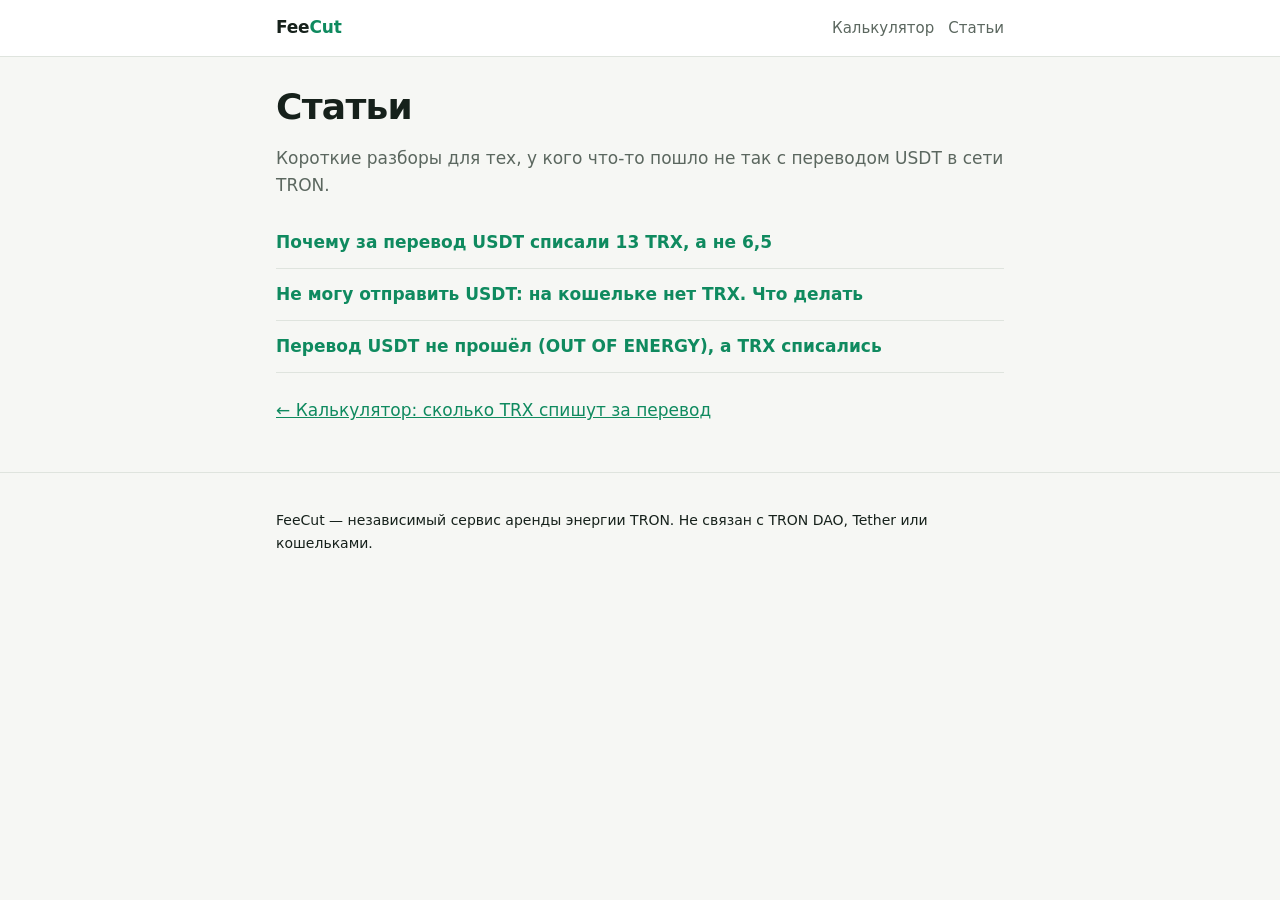
==== guides/index.html @ 8e70d047 "FeeCut site: calculator + 3 Russian guides" ====
<!doctype html>
<html lang="ru">
<head>
<meta charset="utf-8">
<meta name="viewport" content="width=device-width,initial-scale=1">
<title>Статьи: комиссия USDT TRC20 и энергия TRON — FeeCut</title>
<meta name="description" content="Что делать, если за перевод USDT списали 13 TRX, нет TRX на комиссию или транзакция не прошла с ошибкой OUT_OF_ENERGY.">
<link rel="canonical" href="https://feecut.github.io/guides/">
<link rel="icon" href="data:image/svg+xml,%3Csvg xmlns='http://www.w3.org/2000/svg' viewBox='0 0 32 32'%3E%3Crect width='32' height='32' rx='8' fill='%230f8a5f'/%3E%3Cpath d='M18 4 8 18h7l-2 10 10-14h-7z' fill='white'/%3E%3C/svg%3E">
<link rel="stylesheet" href="../style.css">
</head>
<body>
<header class="top"><div class="wrap">
  <a class="logo" href="../">Fee<span>Cut</span></a>
  <nav class="top"><a href="../">Калькулятор</a><a href="./">Статьи</a></nav>
</div></header>
<main class="wrap">
<h1>Статьи</h1>
<p class="muted">Короткие разборы для тех, у кого что-то пошло не так с переводом USDT в сети TRON.</p>
<div class="guides">
  <a href="spisali-13-trx/">Почему за перевод USDT списали 13 TRX, а не 6,5</a>
  <a href="net-trx-ne-mogu-otpravit-usdt/">Не могу отправить USDT: на кошельке нет TRX. Что делать</a>
  <a href="out-of-energy/">Перевод USDT не прошёл (OUT OF ENERGY), а TRX списались</a>
</div>
<p style="margin-top:24px"><a href="../">← Калькулятор: сколько TRX спишут за перевод</a></p>
</main>
<footer><div class="wrap">
  <p>FeeCut — независимый сервис аренды энергии TRON. Не связан с TRON DAO, Tether или кошельками.</p>
</div></footer>
</body>
</html>
---- style.css ----
:root{
  --bg:#f6f7f4;--card:#ffffff;--ink:#16211b;--muted:#5b675f;--line:#dfe4de;
  --accent:#0f8a5f;--accent-ink:#ffffff;--warn:#b5482a;--soft:#e9f4ee;--bar-burn:#d9643f;--bar-mkt:#9aa59d;--bar-us:#0f8a5f;
  --r:14px;--maxw:760px;
}
@media (prefers-color-scheme:dark){
  :root:not([data-theme="light"]){
    --bg:#0f1512;--card:#17201b;--ink:#e6ece8;--muted:#9aa8a0;--line:#26332c;
    --accent:#2fbf86;--accent-ink:#06130d;--warn:#ff8a65;--soft:#1b2c23;--bar-burn:#e07a55;--bar-mkt:#6c7a72;--bar-us:#2fbf86;
  }
}
:root[data-theme="dark"]{
  --bg:#0f1512;--card:#17201b;--ink:#e6ece8;--muted:#9aa8a0;--line:#26332c;
  --accent:#2fbf86;--accent-ink:#06130d;--warn:#ff8a65;--soft:#1b2c23;--bar-burn:#e07a55;--bar-mkt:#6c7a72;--bar-us:#2fbf86;
}
*{box-sizing:border-box}
html{-webkit-text-size-adjust:100%}
body{margin:0;background:var(--bg);color:var(--ink);font:17px/1.6 system-ui,-apple-system,"Segoe UI",Roboto,Arial,sans-serif}
a{color:var(--accent)}
.wrap{max-width:var(--maxw);margin:0 auto;padding:0 16px}
header.top{border-bottom:1px solid var(--line);background:var(--card)}
header.top .wrap{display:flex;align-items:center;justify-content:space-between;gap:12px;min-height:56px}
.logo{font-weight:800;text-decoration:none;color:var(--ink);letter-spacing:-.01em}
.logo span{color:var(--accent)}
nav.top a{margin-left:14px;font-size:15px;color:var(--muted);text-decoration:none}
nav.top a:hover{color:var(--ink)}
h1{font-size:clamp(26px,5vw,36px);line-height:1.2;margin:28px 0 12px;letter-spacing:-.02em}
h2{font-size:23px;line-height:1.3;margin:36px 0 10px}
h3{font-size:19px;margin:24px 0 8px}
p,li{color:var(--ink)}
.muted{color:var(--muted)}
.small{font-size:14px}
.answer{background:var(--soft);border-left:4px solid var(--accent);border-radius:var(--r);padding:14px 16px;margin:16px 0 8px}
.answer p{margin:0}
.card{background:var(--card);border:1px solid var(--line);border-radius:var(--r);padding:18px;margin:18px 0}
label{display:block;font-weight:600;margin:14px 0 6px}
input[type=text],input[type=number],select{width:100%;font:inherit;padding:11px 12px;border:1px solid var(--line);border-radius:10px;background:var(--bg);color:var(--ink)}
.row{display:flex;gap:10px;flex-wrap:wrap}
.row>*{flex:1 1 160px}
.seg{display:flex;flex-wrap:wrap;gap:8px}
.seg label{font-weight:500;margin:0;display:flex;align-items:center;gap:8px;border:1px solid var(--line);border-radius:10px;padding:10px 12px;cursor:pointer;flex:1 1 220px}
.seg input{accent-color:var(--accent)}
button,.btn{font:inherit;font-weight:700;border:0;border-radius:10px;padding:12px 16px;cursor:pointer;text-decoration:none;display:inline-block;text-align:center}
.btn-ghost{background:transparent;border:1px solid var(--line);color:var(--ink)}
.btn-main{background:var(--accent);color:var(--accent-ink);width:100%;font-size:18px;padding:15px 16px}
.addr-row{display:flex;gap:8px}
.addr-row input{flex:1}
#addrMsg{margin:8px 0 0;font-size:15px}
.res-line{margin:14px 0}
.res-head{display:flex;justify-content:space-between;gap:10px;flex-wrap:wrap;font-weight:600}
.res-head b{font-variant-numeric:tabular-nums}
.bar{height:12px;border-radius:6px;background:var(--line);overflow:hidden;margin-top:6px}
.bar i{display:block;height:100%;border-radius:6px}
.res-sub{font-size:14px;color:var(--muted)}
.save{font-size:20px;font-weight:800;margin:16px 0 12px}
.save b{color:var(--accent)}
.cta-note{font-size:14px;color:var(--muted);text-align:center;margin:8px 0 0}
table{width:100%;border-collapse:collapse;margin:12px 0;font-size:16px}
th,td{border-bottom:1px solid var(--line);padding:9px 6px;text-align:left;vertical-align:top}
th{color:var(--muted);font-weight:600}
.cta{background:var(--card);border:2px solid var(--accent);border-radius:var(--r);padding:18px;margin:26px 0}
.cta h3{margin-top:0}
.faq details{border-bottom:1px solid var(--line);padding:10px 0}
.faq summary{cursor:pointer;font-weight:600}
.crumbs{font-size:14px;color:var(--muted);margin-top:18px}
.crumbs a{color:var(--muted)}
.guides a{display:block;padding:12px 0;border-bottom:1px solid var(--line);text-decoration:none;font-weight:600}
footer{border-top:1px solid var(--line);margin-top:48px;padding:22px 0 40px;font-size:14px;color:var(--muted)}
code{background:var(--soft);padding:1px 5px;border-radius:5px;font-size:.92em;word-break:break-all}
@media (max-width:480px){nav.top a{margin-left:10px;font-size:14px}body{font-size:16px}}
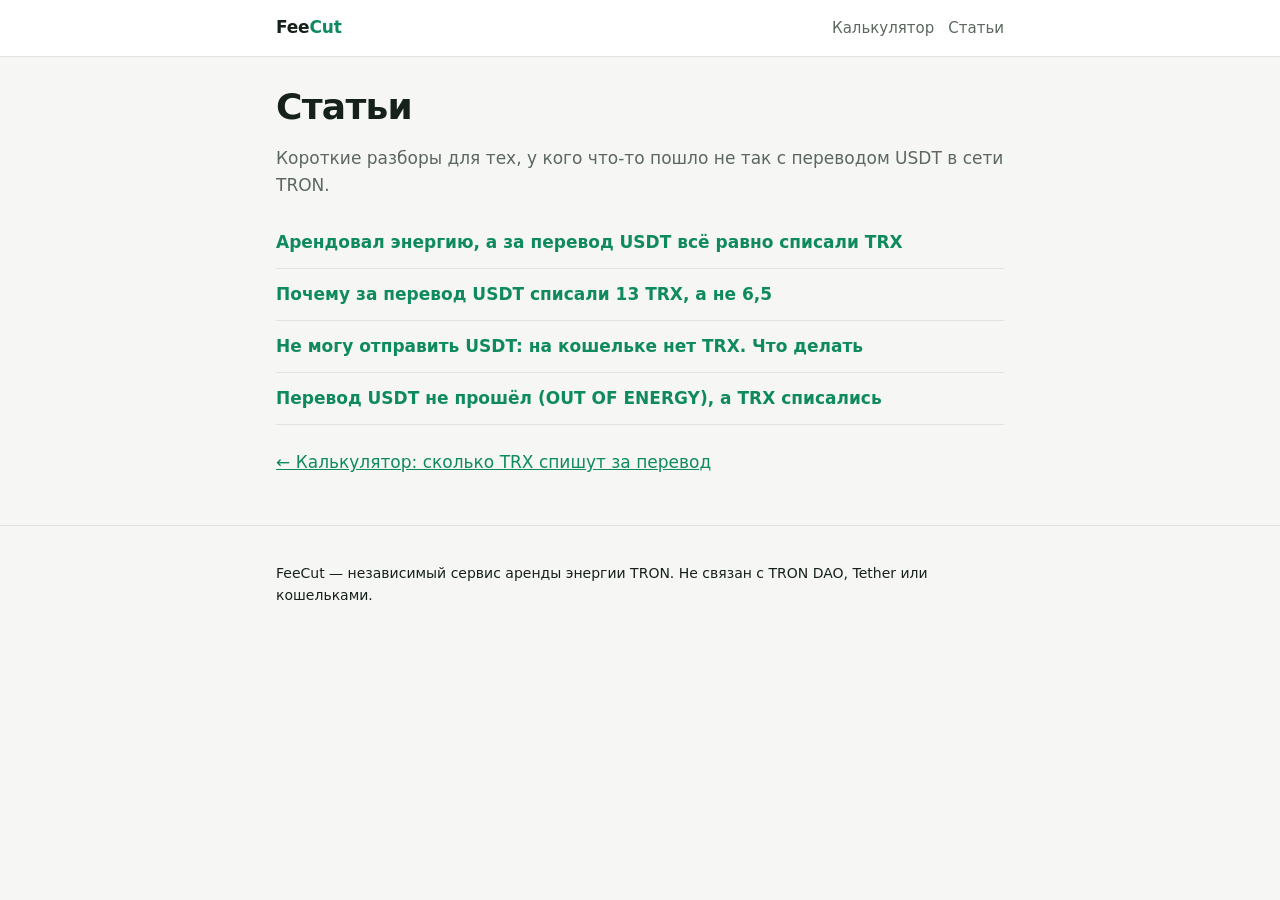
==== commit 71363ddf: "Add guide: arendoval-energiyu-trx-vsyo-ravno-spisali" ====
--- a/guides/index.html
+++ b/guides/index.html
@@ -18,6 +18,7 @@
 <h1>Статьи</h1>
 <p class="muted">Короткие разборы для тех, у кого что-то пошло не так с переводом USDT в сети TRON.</p>
 <div class="guides">
+  <a href="arendoval-energiyu-trx-vsyo-ravno-spisali/">Арендовал энергию, а за перевод USDT всё равно списали TRX</a>
   <a href="spisali-13-trx/">Почему за перевод USDT списали 13 TRX, а не 6,5</a>
   <a href="net-trx-ne-mogu-otpravit-usdt/">Не могу отправить USDT: на кошельке нет TRX. Что делать</a>
   <a href="out-of-energy/">Перевод USDT не прошёл (OUT OF ENERGY), а TRX списались</a>
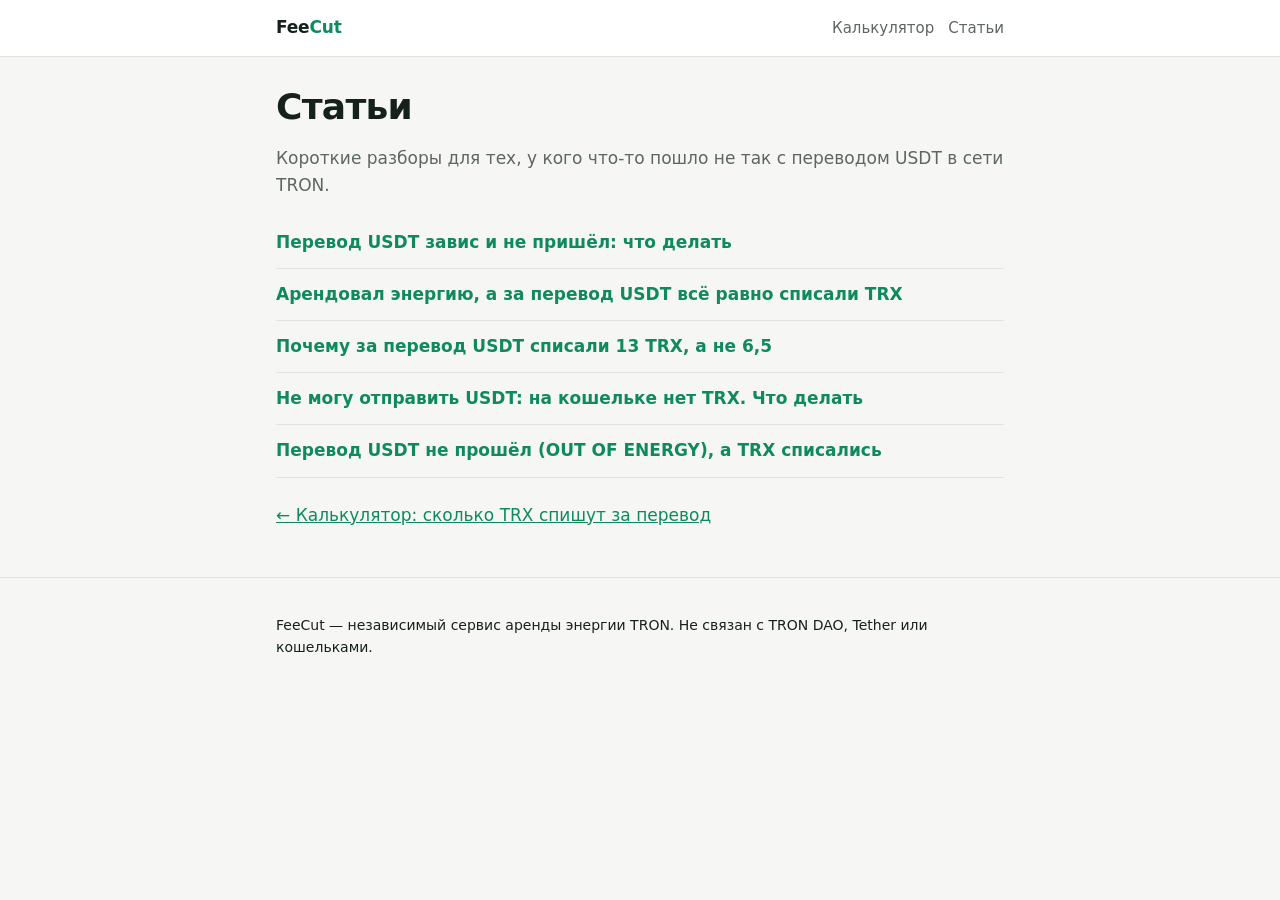
==== commit 95b265f0: "Add guide: perevod-usdt-zavis-ne-prishyol" ====
--- a/guides/index.html
+++ b/guides/index.html
@@ -18,6 +18,7 @@
 <h1>Статьи</h1>
 <p class="muted">Короткие разборы для тех, у кого что-то пошло не так с переводом USDT в сети TRON.</p>
 <div class="guides">
+  <a href="perevod-usdt-zavis-ne-prishyol/">Перевод USDT завис и не пришёл: что делать</a>
   <a href="arendoval-energiyu-trx-vsyo-ravno-spisali/">Арендовал энергию, а за перевод USDT всё равно списали TRX</a>
   <a href="spisali-13-trx/">Почему за перевод USDT списали 13 TRX, а не 6,5</a>
   <a href="net-trx-ne-mogu-otpravit-usdt/">Не могу отправить USDT: на кошельке нет TRX. Что делать</a>
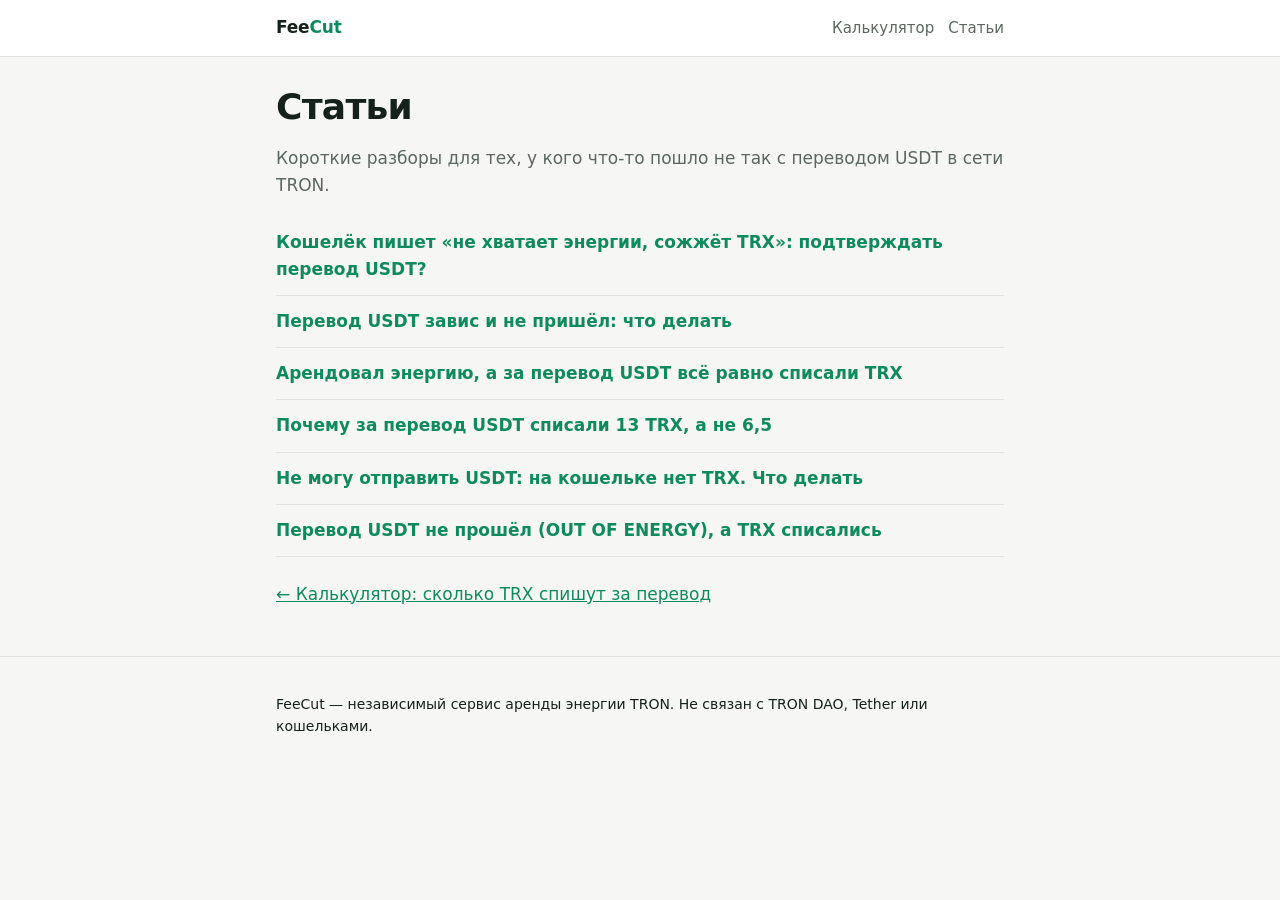
==== commit 500b496c: "Add guide: ne-khvataet-energii-sozhzhyot-trx" ====
--- a/guides/index.html
+++ b/guides/index.html
@@ -18,6 +18,7 @@
 <h1>Статьи</h1>
 <p class="muted">Короткие разборы для тех, у кого что-то пошло не так с переводом USDT в сети TRON.</p>
 <div class="guides">
+  <a href="ne-khvataet-energii-sozhzhyot-trx/">Кошелёк пишет «не хватает энергии, сожжёт TRX»: подтверждать перевод USDT?</a>
   <a href="perevod-usdt-zavis-ne-prishyol/">Перевод USDT завис и не пришёл: что делать</a>
   <a href="arendoval-energiyu-trx-vsyo-ravno-spisali/">Арендовал энергию, а за перевод USDT всё равно списали TRX</a>
   <a href="spisali-13-trx/">Почему за перевод USDT списали 13 TRX, а не 6,5</a>
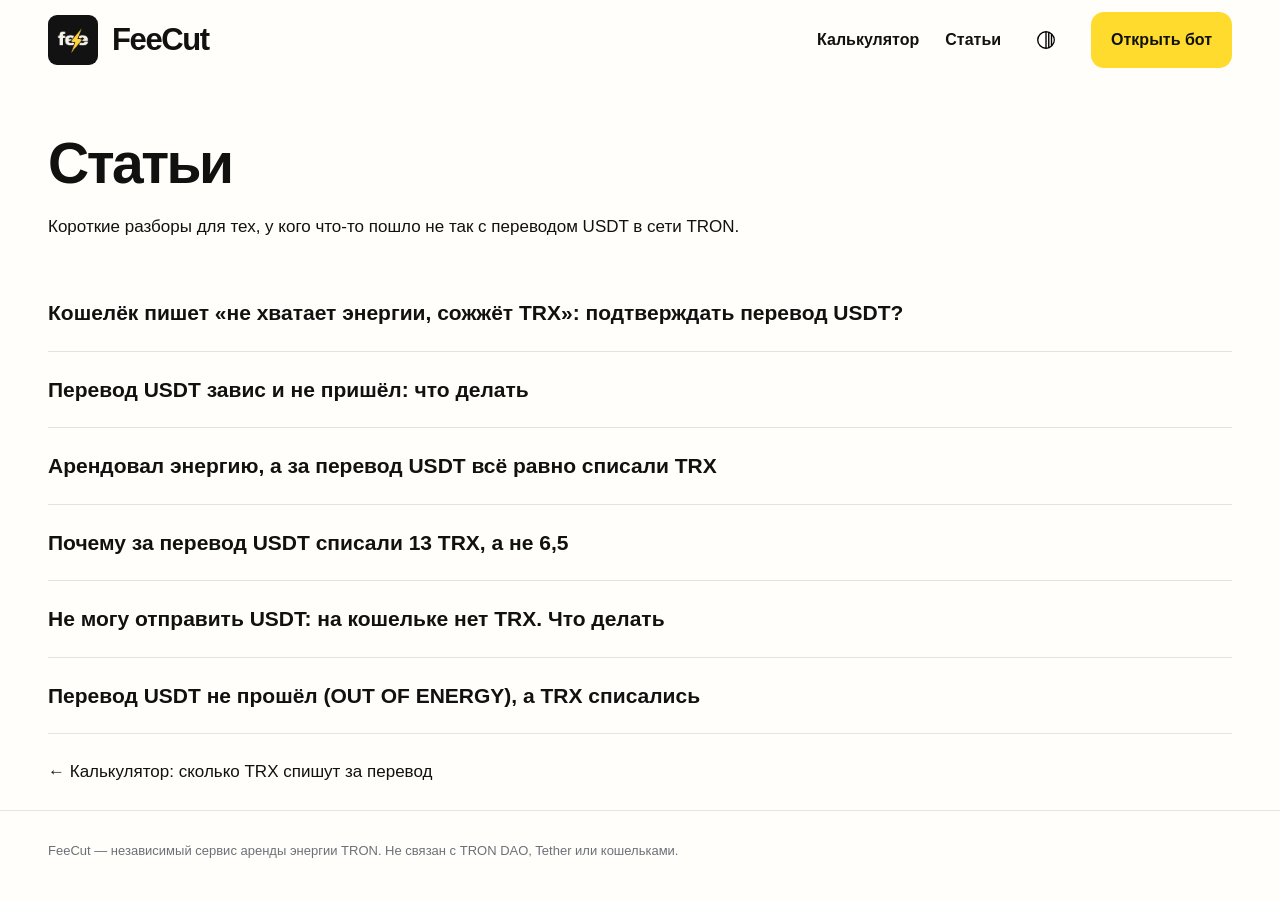
==== commit bc5e7062: "Refresh FeeCut design with channel branding and system theme" ====
--- a/guides/index.html
+++ b/guides/index.html
@@ -6,15 +6,17 @@
 <title>Статьи: комиссия USDT TRC20 и энергия TRON — FeeCut</title>
 <meta name="description" content="Что делать, если за перевод USDT списали 13 TRX, нет TRX на комиссию или транзакция не прошла с ошибкой OUT_OF_ENERGY.">
 <link rel="canonical" href="https://feecut.github.io/guides/">
-<link rel="icon" href="data:image/svg+xml,%3Csvg xmlns='http://www.w3.org/2000/svg' viewBox='0 0 32 32'%3E%3Crect width='32' height='32' rx='8' fill='%230f8a5f'/%3E%3Cpath d='M18 4 8 18h7l-2 10 10-14h-7z' fill='white'/%3E%3C/svg%3E">
-<link rel="stylesheet" href="../style.css">
+<link rel="icon" href="/assets/feecut-logo.png">
+<link rel="stylesheet" href="../style.css?v=20261030-theme1">
+<meta name="color-scheme" content="light dark">
+<script src="/theme.js?v=20261030-theme1" defer></script>
 </head>
 <body>
-<header class="top"><div class="wrap">
-  <a class="logo" href="../">Fee<span>Cut</span></a>
-  <nav class="top"><a href="../">Калькулятор</a><a href="./">Статьи</a></nav>
+<header class="top site-header"><div class="wrap header-inner">
+  <a class="logo brand" href="../"><img src="/assets/feecut-logo.png" width="50" height="50" alt="Логотип FeeCut"><span>FeeCut</span></a>
+  <nav class="top main-nav" aria-label="Основная навигация"><a href="../">Калькулятор</a><a href="./">Статьи</a></nav>
 </div></header>
-<main class="wrap">
+<main class="wrap shell library">
 <h1>Статьи</h1>
 <p class="muted">Короткие разборы для тех, у кого что-то пошло не так с переводом USDT в сети TRON.</p>
 <div class="guides">
@@ -27,7 +29,7 @@
 </div>
 <p style="margin-top:24px"><a href="../">← Калькулятор: сколько TRX спишут за перевод</a></p>
 </main>
-<footer><div class="wrap">
+<footer class="site-footer"><div class="wrap">
   <p>FeeCut — независимый сервис аренды энергии TRON. Не связан с TRON DAO, Tether или кошельками.</p>
 </div></footer>
 </body>
--- a/style.css
+++ b/style.css
@@ -1,70 +1,328 @@
-:root{
-  --bg:#f6f7f4;--card:#ffffff;--ink:#16211b;--muted:#5b675f;--line:#dfe4de;
-  --accent:#0f8a5f;--accent-ink:#ffffff;--warn:#b5482a;--soft:#e9f4ee;--bar-burn:#d9643f;--bar-mkt:#9aa59d;--bar-us:#0f8a5f;
-  --r:14px;--maxw:760px;
-}
-@media (prefers-color-scheme:dark){
-  :root:not([data-theme="light"]){
-    --bg:#0f1512;--card:#17201b;--ink:#e6ece8;--muted:#9aa8a0;--line:#26332c;
-    --accent:#2fbf86;--accent-ink:#06130d;--warn:#ff8a65;--soft:#1b2c23;--bar-burn:#e07a55;--bar-mkt:#6c7a72;--bar-us:#2fbf86;
+:root {
+  color-scheme: light;
+  --page: #fffefb; --surface: #fff; --ink: #111210; --secondary: #383c3d; --muted: #6c7177;
+  --line: #e4e3de; --soft: #f4f5f6; --yellow: #ffdb2d; --yellow-hover: #f4cc13; --on-yellow: #11120d;
+  --yellow-soft: #fff9dd; --input: #fff; --burn: #ffb5a8; --market: #dfe2e7; --focus: #9c7900;
+  font-family: Arial, Helvetica, sans-serif;
+  font-synthesis: none; text-rendering: optimizeLegibility;
+}
+@media (prefers-color-scheme: dark) {
+  :root:not([data-theme="light"]) {
+    color-scheme: dark;
+    --page: #111210; --surface: #191b18; --ink: #f6f4ec; --secondary: #d0d2cc; --muted: #a3a79f;
+    --line: #353832; --soft: #252822; --yellow-soft: #33301b; --input: #1c1f19; --burn: #bd7366; --market: #586157; --focus: #ffdb2d;
   }
 }
-:root[data-theme="dark"]{
-  --bg:#0f1512;--card:#17201b;--ink:#e6ece8;--muted:#9aa8a0;--line:#26332c;
-  --accent:#2fbf86;--accent-ink:#06130d;--warn:#ff8a65;--soft:#1b2c23;--bar-burn:#e07a55;--bar-mkt:#6c7a72;--bar-us:#2fbf86;
-}
-*{box-sizing:border-box}
-html{-webkit-text-size-adjust:100%}
-body{margin:0;background:var(--bg);color:var(--ink);font:17px/1.6 system-ui,-apple-system,"Segoe UI",Roboto,Arial,sans-serif}
-a{color:var(--accent)}
-.wrap{max-width:var(--maxw);margin:0 auto;padding:0 16px}
-header.top{border-bottom:1px solid var(--line);background:var(--card)}
-header.top .wrap{display:flex;align-items:center;justify-content:space-between;gap:12px;min-height:56px}
-.logo{font-weight:800;text-decoration:none;color:var(--ink);letter-spacing:-.01em}
-.logo span{color:var(--accent)}
-nav.top a{margin-left:14px;font-size:15px;color:var(--muted);text-decoration:none}
-nav.top a:hover{color:var(--ink)}
-h1{font-size:clamp(26px,5vw,36px);line-height:1.2;margin:28px 0 12px;letter-spacing:-.02em}
-h2{font-size:23px;line-height:1.3;margin:36px 0 10px}
-h3{font-size:19px;margin:24px 0 8px}
-p,li{color:var(--ink)}
-.muted{color:var(--muted)}
-.small{font-size:14px}
-.answer{background:var(--soft);border-left:4px solid var(--accent);border-radius:var(--r);padding:14px 16px;margin:16px 0 8px}
-.answer p{margin:0}
-.card{background:var(--card);border:1px solid var(--line);border-radius:var(--r);padding:18px;margin:18px 0}
-label{display:block;font-weight:600;margin:14px 0 6px}
-input[type=text],input[type=number],select{width:100%;font:inherit;padding:11px 12px;border:1px solid var(--line);border-radius:10px;background:var(--bg);color:var(--ink)}
-.row{display:flex;gap:10px;flex-wrap:wrap}
-.row>*{flex:1 1 160px}
-.seg{display:flex;flex-wrap:wrap;gap:8px}
-.seg label{font-weight:500;margin:0;display:flex;align-items:center;gap:8px;border:1px solid var(--line);border-radius:10px;padding:10px 12px;cursor:pointer;flex:1 1 220px}
-.seg input{accent-color:var(--accent)}
-button,.btn{font:inherit;font-weight:700;border:0;border-radius:10px;padding:12px 16px;cursor:pointer;text-decoration:none;display:inline-block;text-align:center}
-.btn-ghost{background:transparent;border:1px solid var(--line);color:var(--ink)}
-.btn-main{background:var(--accent);color:var(--accent-ink);width:100%;font-size:18px;padding:15px 16px}
-.addr-row{display:flex;gap:8px}
-.addr-row input{flex:1}
-#addrMsg{margin:8px 0 0;font-size:15px}
-.res-line{margin:14px 0}
-.res-head{display:flex;justify-content:space-between;gap:10px;flex-wrap:wrap;font-weight:600}
-.res-head b{font-variant-numeric:tabular-nums}
-.bar{height:12px;border-radius:6px;background:var(--line);overflow:hidden;margin-top:6px}
-.bar i{display:block;height:100%;border-radius:6px}
-.res-sub{font-size:14px;color:var(--muted)}
-.save{font-size:20px;font-weight:800;margin:16px 0 12px}
-.save b{color:var(--accent)}
-.cta-note{font-size:14px;color:var(--muted);text-align:center;margin:8px 0 0}
-table{width:100%;border-collapse:collapse;margin:12px 0;font-size:16px}
-th,td{border-bottom:1px solid var(--line);padding:9px 6px;text-align:left;vertical-align:top}
-th{color:var(--muted);font-weight:600}
-.cta{background:var(--card);border:2px solid var(--accent);border-radius:var(--r);padding:18px;margin:26px 0}
-.cta h3{margin-top:0}
-.faq details{border-bottom:1px solid var(--line);padding:10px 0}
-.faq summary{cursor:pointer;font-weight:600}
-.crumbs{font-size:14px;color:var(--muted);margin-top:18px}
-.crumbs a{color:var(--muted)}
-.guides a{display:block;padding:12px 0;border-bottom:1px solid var(--line);text-decoration:none;font-weight:600}
-footer{border-top:1px solid var(--line);margin-top:48px;padding:22px 0 40px;font-size:14px;color:var(--muted)}
-code{background:var(--soft);padding:1px 5px;border-radius:5px;font-size:.92em;word-break:break-all}
-@media (max-width:480px){nav.top a{margin-left:10px;font-size:14px}body{font-size:16px}}
+:root[data-theme="dark"] {
+  color-scheme: dark;
+  --page: #111210; --surface: #191b18; --ink: #f6f4ec; --secondary: #d0d2cc; --muted: #a3a79f;
+  --line: #353832; --soft: #252822; --yellow-soft: #33301b; --input: #1c1f19; --burn: #bd7366; --market: #586157; --focus: #ffdb2d;
+}
+* { box-sizing: border-box; }
+html { -webkit-text-size-adjust: 100%; scroll-behavior: smooth; }
+body { margin: 0; min-width: 320px; background: var(--page); color: var(--ink); -webkit-font-smoothing: antialiased; }
+a { color: inherit; text-decoration: none; }
+button, input, select { font: inherit; color: inherit; }
+button, a, input, select { -webkit-tap-highlight-color: transparent; }
+button, select, summary { cursor: pointer; }
+button { border: 0; }
+a:focus-visible, button:focus-visible, input:focus-visible, select:focus-visible, summary:focus-visible { outline: 3px solid var(--focus); outline-offset: 4px; }
+.shell { width: min(1294px, calc(100% - 96px)); margin-inline: auto; }
+.site-header { background: var(--page); }
+.header-inner { min-height: 80px; display: flex; align-items: center; gap: 40px; }
+.brand { display: inline-flex; align-items: center; gap: 18px; font-size: 31px; letter-spacing: -1.4px; font-weight: 800; white-space: nowrap; }
+.brand img { width: 50px; height: 50px; border-radius: 9px; display: block; }
+.main-nav { margin-left: auto; display: flex; gap: 33px; align-items: center; font-size: 17px; font-weight: 600; }
+.main-nav a:hover { text-decoration: underline; text-underline-offset: 5px; }
+.header-actions { display: flex; align-items: center; gap: 18px; }
+.header-cta { display: inline-flex; align-items: center; justify-content: center; gap: 10px; font-weight: 700; background: var(--yellow); color: var(--on-yellow); padding: 15px 20px; border-radius: 13px; font-size: 17px; white-space: nowrap; }
+.header-cta:hover, .primary-button:hover { background: var(--yellow-hover); }
+.theme-switch { position: relative; }
+.theme-trigger { padding: 10px; width: 42px; height: 42px; background: transparent; border-radius: 50%; display: grid; place-items: center; }
+.theme-trigger:hover { background: var(--soft); }
+.theme-menu { position: absolute; top: 52px; right: 0; width: 210px; padding: 6px; z-index: 30; background: var(--surface); border: 1px solid var(--line); border-radius: 14px; box-shadow: 0 8px 35px #00000016; }
+.theme-menu button { width: 100%; display: flex; align-items: center; gap: 10px; padding: 12px 10px; background: transparent; border-radius: 9px; text-align: left; }
+.theme-menu button span { flex: 1; }
+.theme-menu button:hover, .theme-menu button[aria-checked="true"] { background: var(--yellow-soft); }
+.hero { display: grid; grid-template-columns: minmax(0, 1.12fr) minmax(0, 1fr); gap: 52px; align-items: center; padding-top: 28px; padding-bottom: 36px; }
+.hero-copy { padding-block: 30px; }
+.eyebrow { font-size: 16px; font-weight: 700; letter-spacing: 2px; color: var(--muted); margin: 0 0 23px; }
+h1 { font-size: clamp(43px, 4.45vw, 64px); font-weight: 800; letter-spacing: -2.5px; line-height: 1.16; margin: 0; }
+.hero h1 { white-space: nowrap; }
+.hero-subtitle { max-width: 620px; color: var(--secondary); font-size: 29px; line-height: 1.47; letter-spacing: -.8px; margin: 29px 0 0; }
+.hero-trust { color: var(--muted); font-size: 18px; line-height: 1.6; margin: 54px 0 0; max-width: 620px; }
+.calculator { background: var(--surface); border: 1px solid var(--line); border-radius: 15px; padding: 26px 28px 20px; min-width: 0; }
+.calculator h2 { font-size: 32px; line-height: 1.2; letter-spacing: -.9px; margin: 0 0 25px; font-weight: 750; }
+.recipient { border: 0; padding: 0; margin: 0 0 24px; min-width: 0; }
+.recipient legend, .calc-fields > label { font-size: 16px; font-weight: 600; line-height: 1.35; }
+.recipient legend { padding: 0; margin-bottom: 10px; }
+.segment { display: grid; grid-template-columns: 1fr 1fr; gap: 10px; }
+.segment label { min-width: 0; display: flex; align-items: center; gap: 9px; padding: 13px 11px; border: 1px solid var(--line); border-radius: 10px; font-size: 14px; letter-spacing: -.2px; line-height: 1.35; cursor: pointer; }
+.segment label.selected { border-color: var(--yellow); background: var(--yellow-soft); }
+.segment input { margin: 0; width: 19px; height: 19px; accent-color: var(--yellow); flex-shrink: 0; }
+.calc-fields { display: grid; grid-template-columns: 1fr 1fr; gap: 16px; margin-bottom: 22px; }
+.calc-fields > label { display: block; min-width: 0; }
+.calc-fields input, .calc-fields select { background: var(--input); border: 1px solid var(--line); border-radius: 10px; padding: 12px 14px; width: 100%; margin-top: 8px; height: 49px; font-size: 17px; font-weight: 400; }
+.select-wrap { display: block; position: relative; }
+.select-wrap select { appearance: none; padding-right: 38px; }
+.select-wrap svg { position: absolute; right: 13px; top: 24px; pointer-events: none; color: var(--muted); }
+.comparison { display: grid; gap: 18px; }
+.comparison-row { display: flex; align-items: flex-start; gap: 12px; min-width: 0; }
+.comparison-icon { flex: 0 0 25px; margin-top: 1px; }
+.burn-icon { color: #f3784a; }
+.market-icon { color: #86928d; }
+.comparison-body { flex: 1; min-width: 0; }
+.comparison-line { display: flex; align-items: center; justify-content: space-between; gap: 14px; font-size: 17px; line-height: 1.3; color: var(--secondary); }
+.comparison-line strong { white-space: nowrap; font-weight: 750; font-variant-numeric: tabular-nums; color: var(--ink); }
+.bar { height: 10px; border-radius: 8px; background: var(--soft); margin-top: 7px; overflow: hidden; }
+.bar span { height: 100%; display: block; border-radius: inherit; transition: width 180ms ease; }
+.bar-burn { background: var(--burn); }
+.bar-market { background: var(--market); }
+.bar-us { background: var(--yellow); }
+.our-price { padding: 13px 14px; background: var(--yellow-soft); border-radius: 13px; align-items: center; margin-inline: -12px; }
+.our-price img { border-radius: 7px; object-fit: contain; width: 34px; height: 34px; flex-shrink: 0; }
+.our-price .comparison-line { font-weight: 700; color: var(--ink); }
+.saving { display: flex; flex-direction: column; border-top: 1px solid var(--line); padding-top: 16px; margin: 18px 0 22px; }
+.saving strong { font-size: 57px; font-weight: 800; letter-spacing: -2px; line-height: 1.08; font-variant-numeric: tabular-nums; }
+.saving span { color: var(--muted); font-size: 18px; margin-top: 3px; }
+.primary-button { background: var(--yellow); color: var(--on-yellow); display: flex; align-items: center; justify-content: center; gap: 13px; padding: 19px 14px; border-radius: 12px; width: 100%; min-height: 65px; font-size: 19px; font-weight: 700; line-height: 1.3; text-align: center; }
+.first-order { color: var(--muted); text-align: center; font-size: 15px; margin: 12px 0 0; line-height: 1.4; }
+.guide-section { border-top: 1px solid var(--line); padding-top: 30px; }
+.section-title { display: flex; justify-content: space-between; gap: 20px; align-items: center; }
+.section-title h2 { margin: 0; font-size: 31px; letter-spacing: -.8px; line-height: 1.2; }
+.section-title > a { display: flex; gap: 10px; align-items: center; white-space: nowrap; font-size: 16px; }
+.guide-grid { display: grid; grid-template-columns: repeat(3, 1fr); gap: 38px; margin-top: 28px; }
+.guide-link { display: flex; align-items: flex-start; gap: 18px; min-width: 0; }
+.guide-icon { background: var(--yellow-soft); width: 54px; height: 54px; flex: 0 0 54px; display: grid; place-items: center; border-radius: 50%; }
+.guide-text { display: flex; flex-direction: column; gap: 8px; padding-top: 8px; }
+.guide-text strong { font-size: 16px; font-weight: 700; line-height: 1.35; }
+.guide-text > span { color: var(--muted); font-size: 16px; line-height: 1.4; }
+.guide-arrow { flex-shrink: 0; margin-left: auto; margin-top: 10px; }
+.guide-link:hover strong { text-decoration: underline; text-underline-offset: 4px; }
+.data-note { color: var(--muted); font-size: 12px; line-height: 1.6; margin: 34px 0 28px; max-width: 960px; }
+.site-footer { border-top: 1px solid var(--line); margin-top: 25px; color: var(--muted); font-size: 13px; }
+.footer-inner { display: flex; align-items: center; justify-content: space-between; flex-wrap: wrap; gap: 18px; padding-block: 24px 32px; }
+.footer-inner a { display: flex; align-items: center; gap: 5px; }
+.library { padding-top: 50px; min-height: 70vh; }
+.back-link { color: var(--muted); font-size: 15px; display: inline-flex; gap: 5px; margin-bottom: 36px; }
+.library h1 { max-width: 900px; }
+.library-intro { font-size: 23px; line-height: 1.5; color: var(--secondary); max-width: 700px; }
+.article-list { margin-top: 40px; }
+.article-list a { display: flex; align-items: center; gap: 20px; padding: 25px 0; border-bottom: 1px solid var(--line); font-size: 21px; font-weight: 600; }
+.article-list a span { flex: 1; }
+.article-list a:hover { color: var(--muted); }
+.article-page { padding-top: 35px; }
+.article-layout { display: grid; grid-template-columns: minmax(0, 800px) 290px; gap: 92px; justify-content: space-between; }
+.article-content { min-width: 0; font-size: 18px; line-height: 1.8; }
+.article-content h1 { font-size: 49px; line-height: 1.17; letter-spacing: -1.8px; margin: 28px 0 18px; }
+.article-content h2 { font-size: 29px; letter-spacing: -.7px; line-height: 1.3; margin: 48px 0 14px; }
+.article-content h3 { font-size: 23px; line-height: 1.4; margin: 0 0 14px; }
+.article-content .muted { color: var(--muted); }
+.article-content .small { font-size: 14px; }
+.article-content .crumbs { margin: 0 0 22px; font-size: 14px; color: var(--muted); }
+.article-content p { margin: 14px 0; }
+.article-content a { text-decoration: underline; text-underline-offset: 4px; }
+.article-content .answer { background: var(--yellow-soft); border-left: 4px solid var(--yellow); border-radius: 4px 14px 14px 4px; padding: 22px 25px; margin: 30px 0 34px; font-size: 19px; line-height: 1.7; }
+.article-content .answer p { margin: 0; }
+.article-content ul, .article-content ol { padding-left: 26px; }
+.article-content li { margin-bottom: 14px; padding-left: 5px; }
+.article-content code { background: var(--soft); padding: 3px 6px; font-size: .9em; border-radius: 5px; overflow-wrap: anywhere; }
+.article-content table { border-collapse: collapse; width: 100%; font-size: 15px; }
+.article-content td, .article-content th { border-bottom: 1px solid var(--line); text-align: left; padding: 14px 8px; overflow-wrap: anywhere; }
+.article-content .cta { background: var(--surface); border: 1px solid var(--line); border-radius: 16px; padding: 26px; margin: 35px 0; }
+.article-content .btn-main { display: block; background: var(--yellow); color: var(--on-yellow); text-decoration: none; border-radius: 12px; padding: 14px 20px; font-weight: 700; text-align: center; }
+.article-content details { border-bottom: 1px solid var(--line); padding: 17px 0; }
+.article-content summary { font-weight: 600; }
+.article-content .guides a { display: block; padding: 15px 0; border-bottom: 1px solid var(--line); text-decoration: none; }
+.article-aside { position: sticky; top: 35px; height: fit-content; margin-top: 75px; padding: 25px 0; border-block: 1px solid var(--line); }
+.article-aside img { border-radius: 9px; }
+.article-aside h2 { font-size: 27px; line-height: 1.3; letter-spacing: -.8px; margin: 22px 0 14px; }
+.article-aside p { font-size: 16px; line-height: 1.6; color: var(--muted); margin-bottom: 26px; }
+.article-aside .primary-button { font-size: 16px; min-height: 50px; padding: 14px; }
+.aside-link { display: flex; align-items: center; justify-content: center; gap: 8px; margin-top: 20px; font-size: 14px; }
+@media (max-width: 1200px) {
+  .shell { width: calc(100% - 64px); }
+  .hero { grid-template-columns: minmax(0,1fr) minmax(0,1fr); gap: 32px; }
+  h1 { font-size: clamp(35px,4.25vw,55px); }
+  .hero-subtitle { font-size: 24px; }
+  .calculator { padding: 24px; }
+  .calculator h2 { font-size: 27px; }
+  .segment label { font-size: 12px; padding: 12px 8px; gap: 6px; }
+  .comparison-line { font-size: 15px; }
+  .guide-grid { gap: 25px; }
+  .guide-link { gap: 12px; }
+  .article-layout { grid-template-columns: minmax(0, 1fr) 250px; gap: 45px; }
+}
+@media (max-width: 850px) {
+  .shell { width: calc(100% - 40px); }
+  .header-inner { gap: 22px; }
+  .main-nav { gap: 18px; font-size: 14px; }
+  .header-cta { font-size: 14px; padding: 13px 15px; }
+  .header-actions { gap: 8px; }
+  .brand { font-size: 26px; gap: 11px; }
+  .brand img { width: 43px; height: 43px; }
+  .hero { grid-template-columns: 1fr; gap: 28px; padding-top: 35px; }
+  .hero-copy { padding: 0; max-width: 700px; }
+  .hero h1 { font-size: clamp(33px,7vw,54px); letter-spacing: -1.8px; white-space: normal; }
+  .eyebrow { font-size: 13px; margin-bottom: 16px; }
+  .hero-subtitle { margin-top: 19px; font-size: 23px; max-width: 620px; }
+  .hero-trust { margin-top: 20px; font-size: 15px; }
+  .calculator { padding: 26px; }
+  .calculator h2 { font-size: 29px; }
+  .segment label { font-size: 15px; padding: 14px 12px; }
+  .comparison-line { font-size: 17px; }
+  .guide-grid { grid-template-columns: 1fr; gap: 25px; }
+  .guide-text { padding-top: 4px; }
+  .section-title h2 { font-size: 26px; }
+  .article-layout { grid-template-columns: 1fr; }
+  .article-aside { display: none; }
+  .article-content h1 { font-size: 43px; }
+}
+@media (max-width: 520px) {
+  .header-inner { min-height: 77px; gap: 10px; flex-wrap: wrap; padding-block: 13px; }
+  .brand { gap: 10px; font-size: 25px; }
+  .brand img { width: 39px; height: 39px; }
+  .header-actions { margin-left: auto; }
+  .header-cta { display: none; }
+  .theme-trigger { width: 39px; height: 39px; }
+  .main-nav { order: 3; flex-basis: 100%; margin-left: 0; gap: 22px; font-size: 13px; padding-top: 8px; }
+  .hero { padding-top: 27px; gap: 26px; padding-bottom: 28px; }
+  .hero h1 { font-size: 35px; letter-spacing: -1.3px; line-height: 1.13; }
+  .hero-subtitle { font-size: 18px; letter-spacing: -.3px; line-height: 1.5; margin-top: 17px; }
+  .hero-trust { margin-top: 16px; font-size: 13px; line-height: 1.6; }
+  .calculator { padding: 23px 18px 18px; border-radius: 14px; }
+  .calculator h2 { font-size: 24px; letter-spacing: -.6px; margin-bottom: 21px; }
+  .recipient { margin-bottom: 20px; }
+  .recipient legend, .calc-fields > label { font-size: 14px; }
+  .segment { grid-template-columns: 1fr; gap: 8px; }
+  .segment label { padding: 12px; font-size: 14px; }
+  .calc-fields { gap: 10px; }
+  .calc-fields input, .calc-fields select { font-size: 16px; }
+  .comparison { gap: 15px; }
+  .comparison-line { font-size: 14px; gap: 10px; }
+  .comparison-row { gap: 8px; }
+  .comparison-icon { width: 21px; flex-basis: 21px; }
+  .our-price { padding: 11px 10px; margin-inline: -6px; }
+  .our-price img { width: 29px; height: 29px; }
+  .saving { margin-bottom: 20px; }
+  .saving strong { font-size: 46px; }
+  .saving span { font-size: 15px; }
+  .primary-button { font-size: 16px; min-height: 60px; gap: 10px; }
+  .primary-button svg { width: 23px; flex-shrink: 0; }
+  .first-order { font-size: 13px; }
+  .section-title { align-items: flex-start; }
+  .section-title h2 { font-size: 24px; max-width: 240px; }
+  .section-title > a { font-size: 13px; gap: 5px; }
+  .section-title > a svg { width: 16px; }
+  .guide-grid { margin-top: 24px; }
+  .guide-icon { width: 47px; height: 47px; flex-basis: 47px; }
+  .guide-text strong, .guide-text > span { font-size: 14px; }
+  .guide-link { gap: 13px; }
+  .footer-inner { font-size: 12px; display: grid; gap: 13px; }
+  .library { padding-top: 30px; }
+  .library h1 { font-size: 36px; letter-spacing: -1px; }
+  .library-intro { font-size: 19px; }
+  .article-list a { font-size: 18px; gap: 13px; padding: 22px 0; line-height: 1.5; }
+  .article-list a svg { flex-shrink: 0; }
+  .article-page { padding-top: 20px; }
+  .article-content { font-size: 16px; line-height: 1.8; }
+  .article-content h1 { font-size: 34px; line-height: 1.2; letter-spacing: -1.1px; }
+  .article-content h2 { font-size: 26px; margin-top: 37px; }
+  .article-content .answer { padding: 18px 17px; margin: 25px 0 30px; font-size: 17px; }
+  .article-content .cta { padding: 21px 18px; }
+  .article-content table { font-size: 13px; }
+}
+@media (prefers-reduced-motion: reduce) { html { scroll-behavior: auto; } .bar span { transition: none; } }
+/* Align the editorial column with the selected homepage visual. */
+@media (min-width: 851px) {
+  .hero-copy { align-self: start; padding-top: 136px; padding-bottom: 0; }
+  .hero-subtitle { max-width: 600px; font-size: 31px; }
+}
+@media (min-width: 851px) and (max-width: 1200px) {
+  .hero-copy { padding-top: 125px; }
+  .hero-subtitle { font-size: 24px; }
+}
+@media (min-width: 1201px) { .hero-subtitle { max-width: 560px; } }
+@media (max-width: 520px) {
+  .home { padding-bottom: 75px; }
+  .calculator > .primary-button { position: fixed; z-index: 15; left: 20px; right: 20px; bottom: max(14px, env(safe-area-inset-bottom)); width: auto; border: 1px solid #c8a800; box-shadow: 0 5px 20px #00000026; }
+  .saving strong { overflow-wrap: anywhere; }
+}
+
+/* Static production compatibility: keep the original calculator/API DOM contract. */
+:root { --bar-burn:var(--burn);--bar-mkt:var(--market);--bar-us:var(--yellow); }
+body { font-size:17px; line-height:1.6; }
+.wrap { max-width:800px; margin-inline:auto; padding-inline:20px; }
+header .wrap, footer .wrap { width:min(1294px,calc(100% - 96px));max-width:none;padding-inline:0; }
+main.home.wrap, main.library.wrap { width:min(1294px,calc(100% - 96px));max-width:none;padding-inline:0; }
+.logo span { color:inherit; }
+.logo:not(:has(img))::before { content:"";width:50px;height:50px;flex:0 0 50px;background:url("assets/feecut-logo.png") center/contain no-repeat;border-radius:9px; }
+.main-nav { margin-left:auto; }
+header .theme-switch { margin-left:0; }
+header .header-inner { gap:24px; }
+.main-nav a { white-space:nowrap; }
+.calculator label, .calculator legend { display:block; }
+.calculator .segment label { display:flex; }
+.segment label:has(input:checked) { border-color:var(--yellow); background:var(--yellow-soft); }
+.calc-fields > div { min-width:0; }
+.calc-fields label { font-size:16px;font-weight:600;line-height:1.35; }
+.calc-fields input,.calc-fields select { margin-top:8px; }
+.res-line { position:relative;padding-left:36px;margin:17px 0; }
+.res-head { display:flex;justify-content:space-between;align-items:center;gap:12px;font-size:17px;line-height:1.35; }
+.res-head span { display:flex;align-items:center; }
+.res-head b { font-variant-numeric:tabular-nums;white-space:nowrap; }
+.result-icon { position:absolute;left:0;top:0;width:25px;height:25px; }
+.res-line .res-sub { position:absolute;width:1px;height:1px;overflow:hidden;clip-path:inset(50%);white-space:nowrap; }
+.bar i { display:block;height:100%;border-radius:inherit; }
+.res-line.our-price { display:block;padding:14px 14px 14px 51px;margin-inline:-12px; }
+.our-price .result-icon { left:10px;top:15px;width:30px;height:30px;border-radius:6px; }
+.save { border-top:1px solid var(--line);padding-top:17px;margin:19px 0 20px; }
+.save b { display:block;font-size:57px;line-height:1.1;letter-spacing:-2px;overflow-wrap:anywhere; }
+.save span { display:block;font-size:18px;color:var(--muted); }
+.save small { display:block;font-size:12px;color:var(--muted);margin-top:5px; }
+.btn-main { background:var(--yellow);color:var(--on-yellow);padding:19px 14px;display:flex;justify-content:center;align-items:center;gap:12px;border-radius:12px;min-height:65px;text-align:center;font-weight:700;font-size:18px;line-height:1.35;text-decoration:none; }
+#cta::before { content:"";width:25px;height:25px;flex:0 0 25px;background:url("assets/paper-plane.svg") center/contain no-repeat; }
+.cta-note { color:var(--muted);text-align:center;font-size:14px;margin:10px 0 0; }
+.address-check { margin-top:17px;padding-top:13px;border-top:1px solid var(--line);font-size:14px; }
+.address-check summary { color:var(--muted); }
+.address-check[open] summary { margin-bottom:14px; }
+.address-check label { font-size:14px;font-weight:600;margin-bottom:7px; }
+.addr-row { display:flex;gap:8px; }
+.addr-row input { width:100%;min-width:0;flex:1;background:var(--input);border:1px solid var(--line);border-radius:9px;padding:10px;color:var(--ink);font:inherit; }
+.btn-ghost { border:1px solid var(--line);border-radius:9px;background:var(--soft);color:var(--ink);font:inherit;padding:10px 12px; }
+#addrMsg { margin:8px 0 0;font-size:14px; }
+#srcLine { font-size:12px;color:var(--muted);max-width:1000px; }
+.explanation { max-width:800px;margin:45px auto 0;padding-top:20px;border-top:1px solid var(--line); }
+.article-content { padding-top:28px; }
+.article-content .crumbs { margin-top:0; }
+.library .guides { margin-top:35px; }
+.library .guides a { display:block;padding:22px 0;border-bottom:1px solid var(--line);font-size:21px;font-weight:600;line-height:1.5; }
+.site-footer p { margin:7px 0;font-size:13px;line-height:1.7;color:var(--muted); }
+.site-footer .wrap { padding-block:22px; }
+.header-cta { font-size:16px; }
+@media(max-width:1200px) { header .wrap,footer .wrap,main.home.wrap,main.library.wrap { width:calc(100% - 64px); } .res-head {font-size:15px;} }
+@media(max-width:850px) { header .wrap,footer .wrap,main.home.wrap,main.library.wrap { width:calc(100% - 40px); } .res-head {font-size:17px;} }
+@media(max-width:520px) {
+ header .header-inner {gap:10px;} header .theme-switch {margin-left:auto;} .header-cta {display:none;}
+ .main-nav {flex-basis:100%;order:3;margin-left:0;padding-top:6px;}
+ .calculator h2 {font-size:23px;} .calc-fields label {font-size:14px;}
+ .res-head {font-size:14px;} .res-line {padding-left:28px;} .result-icon {width:21px;height:21px;}
+ .save b {font-size:46px;} .save span {font-size:15px;} .save small {font-size:11px;}
+ .btn-main {font-size:16px;} #cta {position:fixed;z-index:15;left:20px;right:20px;bottom:max(14px,env(safe-area-inset-bottom));width:auto;box-shadow:0 5px 20px #00000026;}
+ main.article-content {padding-inline:20px;} .explanation {margin-top:30px;} .library .guides a {font-size:18px;}
+ .address-check {font-size:13px;} #cta::before {width:21px;flex-basis:21px;}
+}
+:root { --icon-invert:0; }
+@media(prefers-color-scheme:dark) { :root:not([data-theme="light"]) { --icon-invert:1; } }
+:root[data-theme="dark"] { --icon-invert:1; }
+.theme-trigger img,.theme-menu img { filter:invert(var(--icon-invert)); }
+.theme-menu[hidden] { display:none; }
+.theme-menu button[aria-checked="true"] { font-weight:700; }
+.guide-icon img {filter:invert(var(--icon-invert));}
+/* Older automated article templates still inherit the shared brand and auto theme. */
+header.top > .wrap {display:flex;align-items:center;min-height:80px;gap:24px;}
+header.top .logo {display:flex;align-items:center;gap:14px;font-size:31px;font-weight:800;letter-spacing:-1.4px;white-space:nowrap;}
+nav.top {display:flex;align-items:center;gap:26px;margin-left:auto;font-size:16px;font-weight:600;}
+@media(max-width:520px){header.top > .wrap{flex-wrap:wrap;gap:10px;min-height:77px;padding-block:13px;}header.top .logo{font-size:25px;gap:10px;}nav.top{order:3;flex-basis:100%;margin-left:0;gap:22px;font-size:13px;}}
+
+.ui-icon{filter:invert(var(--icon-invert));}
